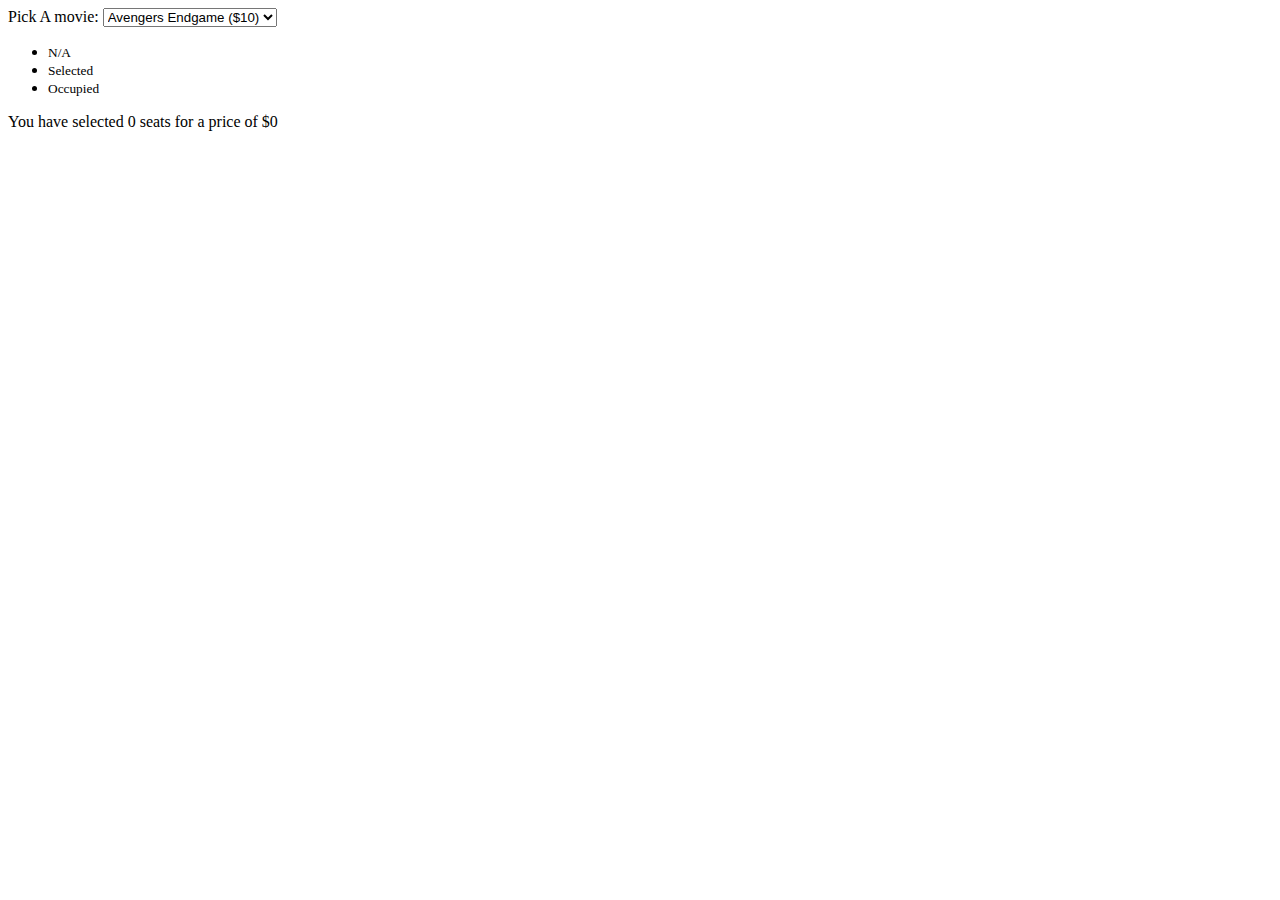
==== 2. Movie Seat Booking DOM & Local Storage/index.html @ df119efe "Movie Seat Booking - HTML" ====
<!DOCTYPE html>
<html lang="en">
  <head>
    <meta charset="UTF-8" />
    <meta name="viewport" content="width=device-width, initial-scale=1.0" />
    <link rel="stylesheet" href="style.css" />
    <title>Movie Seat Booking</title>
  </head>
  <body>
    <div class="movie-container">
      <label>Pick A movie:</label>
      <select d="movie">
        <option value="10">Avengers Endgame ($10)</option>
        <option value="12">Joker ($12)</option>
        <option value="8">Toy Story 4 ($8)</option>
        <option value="9">The Lion King ($9)</option>
      </select>
    </div>

    <ul class="showcase">
      <li>
        <div class="seat"></div>
        <small>N/A</small>
      </li>
      <li>
        <div class="seat selected"></div>
        <small>Selected</small>
      </li>
      <li>
        <div class="seat occupied"></div>
        <small>Occupied</small>
      </li>
    </ul>

    <div class="container">
      <div class="screen">
        <div class="row">
          <div class="seat"></div>
          <div class="seat"></div>
          <div class="seat"></div>
          <div class="seat"></div>
          <div class="seat"></div>
          <div class="seat"></div>
          <div class="seat"></div>
          <div class="seat"></div>
        </div>
        <div class="row">
          <div class="seat"></div>
          <div class="seat"></div>
          <div class="seat"></div>
          <div class="seat occupied"></div>
          <div class="seat occupied"></div>
          <div class="seat"></div>
          <div class="seat"></div>
          <div class="seat"></div>
        </div>
        <div class="row">
          <div class="seat"></div>
          <div class="seat"></div>
          <div class="seat"></div>
          <div class="seat"></div>
          <div class="seat"></div>
          <div class="seat"></div>
          <div class="seat occupied"></div>
          <div class="seat occupied"></div>
        </div>
        <div class="row">
          <div class="seat"></div>
          <div class="seat"></div>
          <div class="seat"></div>
          <div class="seat"></div>
          <div class="seat"></div>
          <div class="seat"></div>
          <div class="seat"></div>
          <div class="seat"></div>
        </div>
        <div class="row">
          <div class="seat"></div>
          <div class="seat"></div>
          <div class="seat"></div>
          <div class="seat occupied"></div>
          <div class="seat occupied"></div>
          <div class="seat"></div>
          <div class="seat"></div>
          <div class="seat"></div>
        </div>
        <div class="row">
          <div class="seat"></div>
          <div class="seat"></div>
          <div class="seat"></div>
          <div class="seat"></div>
          <div class="seat occupied"></div>
          <div class="seat occupied"></div>
          <div class="seat occupied"></div>
          <div class="seat"></div>
        </div>
        <p class="text">
          You have selected <span id="count">0</span> seats for a price of
          $<span id="total">0</span>
        </p>
      </div>
    </div>
    <script src="script.js"></script>
  </body>
</html>
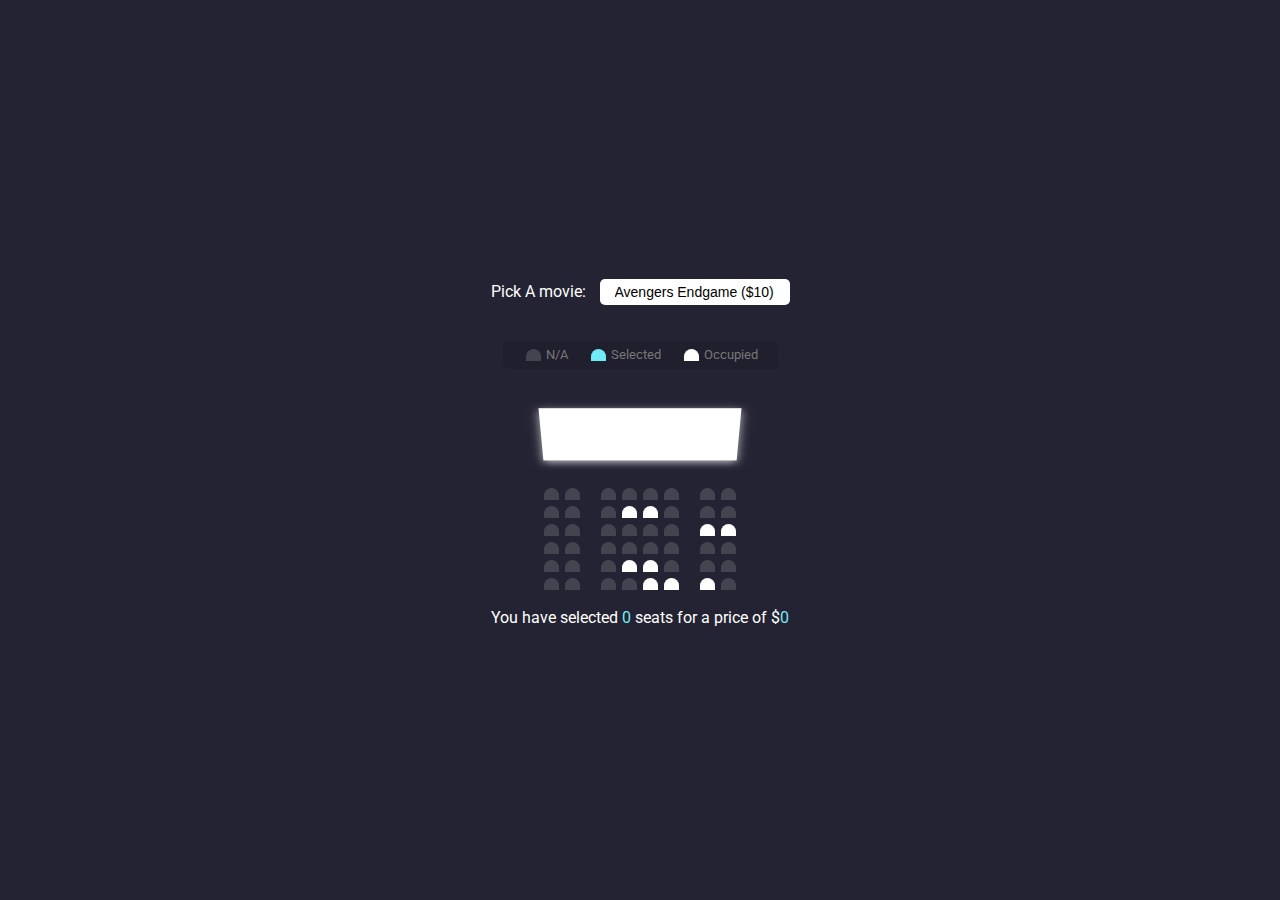
==== commit a6e45433: "Movie Seat Booking - CSS" ====
--- a/2. Movie Seat Booking DOM & Local Storage/index.html
+++ b/2. Movie Seat Booking DOM & Local Storage/index.html
@@ -33,73 +33,74 @@
     </ul>
 
     <div class="container">
-      <div class="screen">
-        <div class="row">
-          <div class="seat"></div>
-          <div class="seat"></div>
-          <div class="seat"></div>
-          <div class="seat"></div>
-          <div class="seat"></div>
-          <div class="seat"></div>
-          <div class="seat"></div>
-          <div class="seat"></div>
-        </div>
-        <div class="row">
-          <div class="seat"></div>
-          <div class="seat"></div>
-          <div class="seat"></div>
-          <div class="seat occupied"></div>
-          <div class="seat occupied"></div>
-          <div class="seat"></div>
-          <div class="seat"></div>
-          <div class="seat"></div>
-        </div>
-        <div class="row">
-          <div class="seat"></div>
-          <div class="seat"></div>
-          <div class="seat"></div>
-          <div class="seat"></div>
-          <div class="seat"></div>
-          <div class="seat"></div>
-          <div class="seat occupied"></div>
-          <div class="seat occupied"></div>
-        </div>
-        <div class="row">
-          <div class="seat"></div>
-          <div class="seat"></div>
-          <div class="seat"></div>
-          <div class="seat"></div>
-          <div class="seat"></div>
-          <div class="seat"></div>
-          <div class="seat"></div>
-          <div class="seat"></div>
-        </div>
-        <div class="row">
-          <div class="seat"></div>
-          <div class="seat"></div>
-          <div class="seat"></div>
-          <div class="seat occupied"></div>
-          <div class="seat occupied"></div>
-          <div class="seat"></div>
-          <div class="seat"></div>
-          <div class="seat"></div>
-        </div>
-        <div class="row">
-          <div class="seat"></div>
-          <div class="seat"></div>
-          <div class="seat"></div>
-          <div class="seat"></div>
-          <div class="seat occupied"></div>
-          <div class="seat occupied"></div>
-          <div class="seat occupied"></div>
-          <div class="seat"></div>
-        </div>
-        <p class="text">
-          You have selected <span id="count">0</span> seats for a price of
-          $<span id="total">0</span>
-        </p>
+      <div class="screen"></div>
+      <div class="row">
+        <div class="seat"></div>
+        <div class="seat"></div>
+        <div class="seat"></div>
+        <div class="seat"></div>
+        <div class="seat"></div>
+        <div class="seat"></div>
+        <div class="seat"></div>
+        <div class="seat"></div>
+      </div>
+      <div class="row">
+        <div class="seat"></div>
+        <div class="seat"></div>
+        <div class="seat"></div>
+        <div class="seat occupied"></div>
+        <div class="seat occupied"></div>
+        <div class="seat"></div>
+        <div class="seat"></div>
+        <div class="seat"></div>
+      </div>
+      <div class="row">
+        <div class="seat"></div>
+        <div class="seat"></div>
+        <div class="seat"></div>
+        <div class="seat"></div>
+        <div class="seat"></div>
+        <div class="seat"></div>
+        <div class="seat occupied"></div>
+        <div class="seat occupied"></div>
+      </div>
+      <div class="row">
+        <div class="seat"></div>
+        <div class="seat"></div>
+        <div class="seat"></div>
+        <div class="seat"></div>
+        <div class="seat"></div>
+        <div class="seat"></div>
+        <div class="seat"></div>
+        <div class="seat"></div>
+      </div>
+      <div class="row">
+        <div class="seat"></div>
+        <div class="seat"></div>
+        <div class="seat"></div>
+        <div class="seat occupied"></div>
+        <div class="seat occupied"></div>
+        <div class="seat"></div>
+        <div class="seat"></div>
+        <div class="seat"></div>
+      </div>
+      <div class="row">
+        <div class="seat"></div>
+        <div class="seat"></div>
+        <div class="seat"></div>
+        <div class="seat"></div>
+        <div class="seat occupied"></div>
+        <div class="seat occupied"></div>
+        <div class="seat occupied"></div>
+        <div class="seat"></div>
       </div>
     </div>
+    <p class="text">
+      You have selected <span id="count">0</span> seats for a price of $<span
+        id="total"
+        >0</span
+      >
+    </p>
     <script src="script.js"></script>
   </body>
 </html>
--- a/2. Movie Seat Booking DOM & Local Storage/style.css
+++ b/2. Movie Seat Booking DOM & Local Storage/style.css
@@ -0,0 +1,109 @@
+@import url('https://fonts.googleapis.com/css2?family=Roboto&display=swap');
+
+* {
+  box-sizing: border-box;
+}
+
+body {
+  background-color: #242333;
+  display: flex;
+  flex-direction: column;
+  color: #fff;
+  align-items: center;
+  justify-content: center;
+  min-height: 100vh;
+  font-family: 'Roboto', 'sans-serif';
+  margin: 0;
+}
+
+.movie-container {
+  margin: 20px 0;
+}
+
+.movie-container select {
+  background-color: #fff;
+  border: 0;
+  border-radius: 5px;
+  font-size: 14px;
+  margin-left: 10px;
+  padding: 5px 15px;
+  appearance: none;
+  -moz-appearance: none;
+  -webkit-appearance: none;
+}
+
+.container {
+  perspective: 1000px;
+}
+
+.seat {
+  background-color: #444451;
+  height: 12px;
+  width: 15px;
+  margin: 3px;
+  border-top-left-radius: 10px;
+  border-top-right-radius: 10px;
+}
+
+.seat.selected {
+  background-color: #6feaf6;
+}
+
+.seat.occupied {
+  background-color: #fff;
+}
+
+.seat:nth-of-type(2) {
+  margin-right: 18px;
+}
+.seat:nth-last-of-type(2) {
+  margin-left: 18px;
+}
+
+.seat:not(.occupied):hover {
+  cursor: pointer;
+  transform: scale(1.2);
+}
+.showcase .seat:not(.occupied):hover {
+  cursor: default;
+  transform: scale(1);
+}
+
+.showcase {
+  background-color: rgba(0, 0, 0, 0.1);
+  padding: 5px 10px;
+  border-radius: 5px;
+  color: #777;
+  list-style-type: none;
+  display: flex;
+  justify-content: space-between;
+}
+.showcase li {
+  display: flex;
+  justify-content: center;
+  align-items: center;
+  margin: 0 10px;
+}
+.showcase li small {
+  margin-left: 2px;
+}
+.row {
+  display: flex;
+}
+
+.screen {
+  background-color: #fff;
+  height: 70px;
+  width: 100%;
+  margin: 15px 0;
+  transform: rotateX(-45deg);
+  box-shadow: 0 3px 10px rgba(255, 255, 255, 0.7);
+}
+
+p.text span {
+  color: #6feaf6;
+}
+
+p.text {
+  margin: 15px 0;
+}
